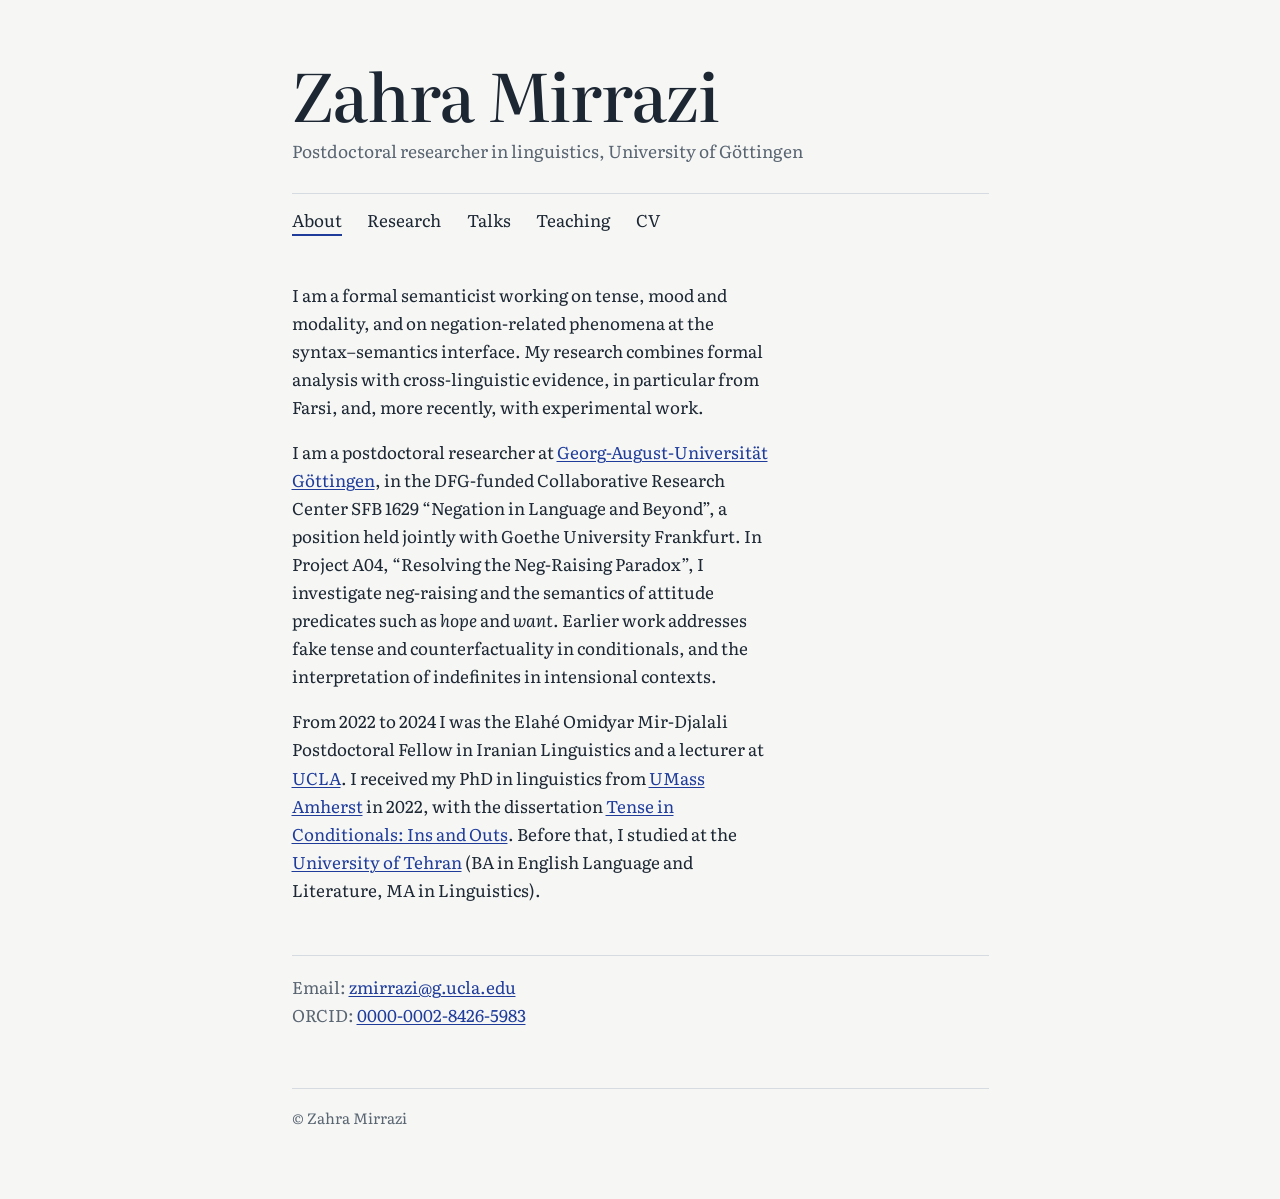
==== index.html @ f4041659 "Add files via upload" ====
<!DOCTYPE html>
<html lang="en">
<head>
  <meta charset="utf-8">
  <meta name="viewport" content="width=device-width, initial-scale=1">
  <title>Zahra Mirrazi</title>
  <meta name="description" content="Zahra Mirrazi, formal semanticist. Postdoctoral researcher at the University of Göttingen working on tense, mood, modality and neg-raising.">
  <link rel="stylesheet" href="style.css">
</head>
<body>
  <div class="page">
    <header class="masthead">
      <h1 class="name"><a href="index.html">Zahra Mirrazi</a></h1>
      <p class="role">Postdoctoral researcher in linguistics, University of Göttingen</p>
      <nav aria-label="Main">
        <ul>
          <li><a href="index.html" aria-current="page">About</a></li>
          <li><a href="research.html">Research</a></li>
          <li><a href="talks.html">Talks</a></li>
          <li><a href="teaching.html">Teaching</a></li>
          <li><a href="files/cv.pdf">CV</a></li>
        </ul>
      </nav>
    </header>

    <main>
      <div class="intro">
        <div>
          <p>I am a formal semanticist working on tense, mood and modality, and on negation-related phenomena at the syntax–semantics interface. My research combines formal analysis with cross-linguistic evidence, in particular from Farsi, and, more recently, with experimental work.</p>

          <p>I am a postdoctoral researcher at <a href="https://www.uni-goettingen.de/en/447150.html">Georg-August-Universität Göttingen</a>, in the DFG-funded Collaborative Research Center SFB 1629 “Negation in Language and Beyond”, a position held jointly with Goethe University Frankfurt. In Project A04, “Resolving the Neg-Raising Paradox”, I investigate neg-raising and the semantics of attitude predicates such as <i>hope</i> and <i>want</i>. Earlier work addresses fake tense and counterfactuality in conditionals, and the interpretation of indefinites in intensional contexts.</p>

          <p>From 2022 to 2024 I was the Elahé Omidyar Mir-Djalali Postdoctoral Fellow in Iranian Linguistics and a lecturer at <a href="https://linguistics.ucla.edu">UCLA</a>. I received my PhD in linguistics from <a href="https://www.umass.edu/linguistics/">UMass Amherst</a> in 2022, with the dissertation <a href="https://lingbuzz.net/lingbuzz/006816">Tense in Conditionals: Ins and Outs</a>. Before that, I studied at the <a href="https://ut.ac.ir/en">University of Tehran</a> (BA in English Language and Literature, MA in Linguistics).</p>
        </div>
        <img class="portrait" src="images/profile.jpg" alt="Zahra Mirrazi" onerror="this.style.display='none'">
      </div>

      <p class="contact">
        Email: <a href="mailto:zmirrazi@g.ucla.edu">zmirrazi@g.ucla.edu</a><br>
        ORCID: <a href="https://orcid.org/0000-0002-8426-5983">0000-0002-8426-5983</a>
      </p>
    </main>

    <footer>© Zahra Mirrazi</footer>
  </div>
</body>
</html>
---- style.css ----
@import url('https://fonts.googleapis.com/css2?family=Literata:ital,opsz,wght@0,7..72,400;0,7..72,500;0,7..72,600;1,7..72,400&display=swap');

:root {
  --paper: #f6f7f5;
  --ink: #1d2733;
  --muted: #5a6572;
  --rule: #d6dbe1;
  --persian: #1f3c9b;
  --persian-dark: #152a70;
}

* { box-sizing: border-box; }

html { font-size: 106.25%; }

body {
  margin: 0;
  background: var(--paper);
  color: var(--ink);
  font-family: 'Literata', Georgia, 'Times New Roman', serif;
  font-optical-sizing: auto;
  line-height: 1.65;
  -webkit-font-smoothing: antialiased;
}

.page {
  max-width: 44rem;
  margin: 0 auto;
  padding: 3.5rem 1.5rem 4rem;
}

/* Masthead: the name is the one bold element */
.masthead { margin-bottom: 2.75rem; }

.name {
  font-size: clamp(2.6rem, 7vw, 3.9rem);
  font-weight: 500;
  line-height: 1.02;
  letter-spacing: -0.02em;
  margin: 0;
}

.name a { color: inherit; text-decoration: none; }

.role {
  margin: 0.6rem 0 0;
  color: var(--muted);
  font-size: 1.02rem;
}

nav ul {
  display: flex;
  flex-wrap: wrap;
  gap: 0.35rem 1.5rem;
  list-style: none;
  margin: 1.6rem 0 0;
  padding: 0.7rem 0 0;
  border-top: 1px solid var(--rule);
}

nav a {
  color: var(--ink);
  text-decoration: none;
  padding-bottom: 2px;
  border-bottom: 2px solid transparent;
}

nav a:hover { border-bottom-color: var(--rule); }
nav a[aria-current="page"] { border-bottom-color: var(--persian); }

/* Text */
h2 {
  font-size: 1.45rem;
  font-weight: 500;
  margin: 2.6rem 0 0.9rem;
  letter-spacing: -0.01em;
}

h3 {
  font-size: 1.08rem;
  font-weight: 600;
  margin: 1.9rem 0 0.6rem;
}

p { margin: 0 0 1rem; }

a { color: var(--persian); text-decoration-thickness: 1px; text-underline-offset: 2px; }
a:hover { color: var(--persian-dark); }

a:focus-visible {
  outline: 2px solid var(--persian);
  outline-offset: 3px;
  border-radius: 2px;
}

/* About */
.intro {
  display: grid;
  grid-template-columns: 1fr 11rem;
  gap: 2rem;
  align-items: start;
}

.portrait {
  width: 100%;
  aspect-ratio: 4 / 5;
  object-fit: cover;
  border-radius: 3px;
  background: var(--rule);
}

.contact {
  margin-top: 2rem;
  padding-top: 1rem;
  border-top: 1px solid var(--rule);
  color: var(--muted);
}

.contact a { word-break: break-all; }

/* Lists of papers and talks */
.entries {
  list-style: none;
  margin: 0;
  padding: 0;
}

.entries li {
  margin: 0 0 1.05rem;
  padding-left: 1rem;
  border-left: 2px solid var(--rule);
}

.title { font-style: italic; }

.meta {
  display: block;
  color: var(--muted);
  font-size: 0.94rem;
}

.links { font-size: 0.94rem; }
.links a + a { margin-left: 0.75rem; }

.year {
  font-size: 1.08rem;
  font-weight: 600;
  margin: 1.8rem 0 0.6rem;
  color: var(--ink);
}

footer {
  margin-top: 3.5rem;
  padding-top: 1rem;
  border-top: 1px solid var(--rule);
  color: var(--muted);
  font-size: 0.88rem;
}

@media (max-width: 640px) {
  .page { padding-top: 2.25rem; }
  .intro { grid-template-columns: 1fr; }
  .portrait { width: 9rem; order: -1; }
}

/* Page title for screen readers; the nav already shows where you are */
.sr-title {
  position: absolute;
  width: 1px; height: 1px;
  overflow: hidden;
  clip: rect(0 0 0 0);
  white-space: nowrap;
}
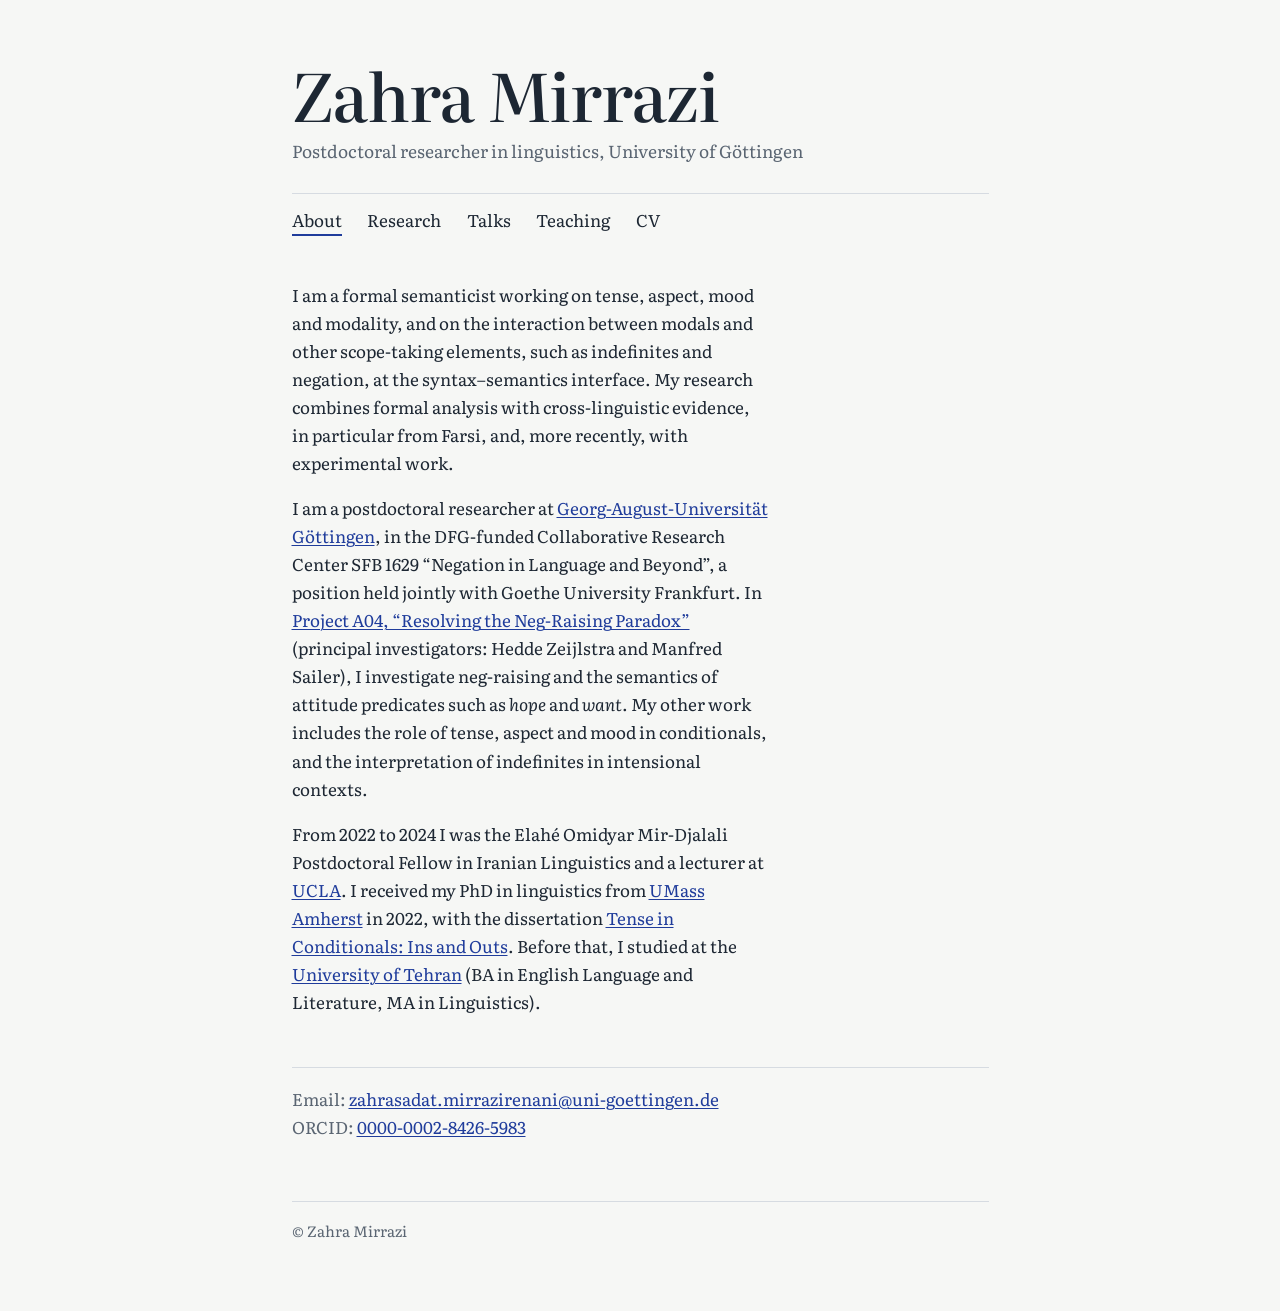
==== commit 2340cecd: "Add files via upload" ====
--- a/index.html
+++ b/index.html
@@ -26,9 +26,9 @@
     <main>
       <div class="intro">
         <div>
-          <p>I am a formal semanticist working on tense, mood and modality, and on negation-related phenomena at the syntax–semantics interface. My research combines formal analysis with cross-linguistic evidence, in particular from Farsi, and, more recently, with experimental work.</p>
+          <p>I am a formal semanticist working on tense, aspect, mood and modality, and on the interaction between modals and other scope-taking elements, such as indefinites and negation, at the syntax–semantics interface. My research combines formal analysis with cross-linguistic evidence, in particular from Farsi, and, more recently, with experimental work.</p>
 
-          <p>I am a postdoctoral researcher at <a href="https://www.uni-goettingen.de/en/447150.html">Georg-August-Universität Göttingen</a>, in the DFG-funded Collaborative Research Center SFB 1629 “Negation in Language and Beyond”, a position held jointly with Goethe University Frankfurt. In Project A04, “Resolving the Neg-Raising Paradox”, I investigate neg-raising and the semantics of attitude predicates such as <i>hope</i> and <i>want</i>. Earlier work addresses fake tense and counterfactuality in conditionals, and the interpretation of indefinites in intensional contexts.</p>
+          <p>I am a postdoctoral researcher at <a href="https://www.uni-goettingen.de/en/447150.html">Georg-August-Universität Göttingen</a>, in the DFG-funded Collaborative Research Center SFB 1629 “Negation in Language and Beyond”, a position held jointly with Goethe University Frankfurt. In <a href="https://www.neglab.de/projects/a04/">Project A04, “Resolving the Neg-Raising Paradox”</a> (principal investigators: Hedde Zeijlstra and Manfred Sailer), I investigate neg-raising and the semantics of attitude predicates such as <i>hope</i> and <i>want</i>. My other work includes the role of tense, aspect and mood in conditionals, and the interpretation of indefinites in intensional contexts.</p>
 
           <p>From 2022 to 2024 I was the Elahé Omidyar Mir-Djalali Postdoctoral Fellow in Iranian Linguistics and a lecturer at <a href="https://linguistics.ucla.edu">UCLA</a>. I received my PhD in linguistics from <a href="https://www.umass.edu/linguistics/">UMass Amherst</a> in 2022, with the dissertation <a href="https://lingbuzz.net/lingbuzz/006816">Tense in Conditionals: Ins and Outs</a>. Before that, I studied at the <a href="https://ut.ac.ir/en">University of Tehran</a> (BA in English Language and Literature, MA in Linguistics).</p>
         </div>
@@ -36,7 +36,7 @@
       </div>
 
       <p class="contact">
-        Email: <a href="mailto:zmirrazi@g.ucla.edu">zmirrazi@g.ucla.edu</a><br>
+        Email: <a href="mailto:zahrasadat.mirrazirenani@uni-goettingen.de">zahrasadat.mirrazirenani@uni-goettingen.de</a><br>
         ORCID: <a href="https://orcid.org/0000-0002-8426-5983">0000-0002-8426-5983</a>
       </p>
     </main>
